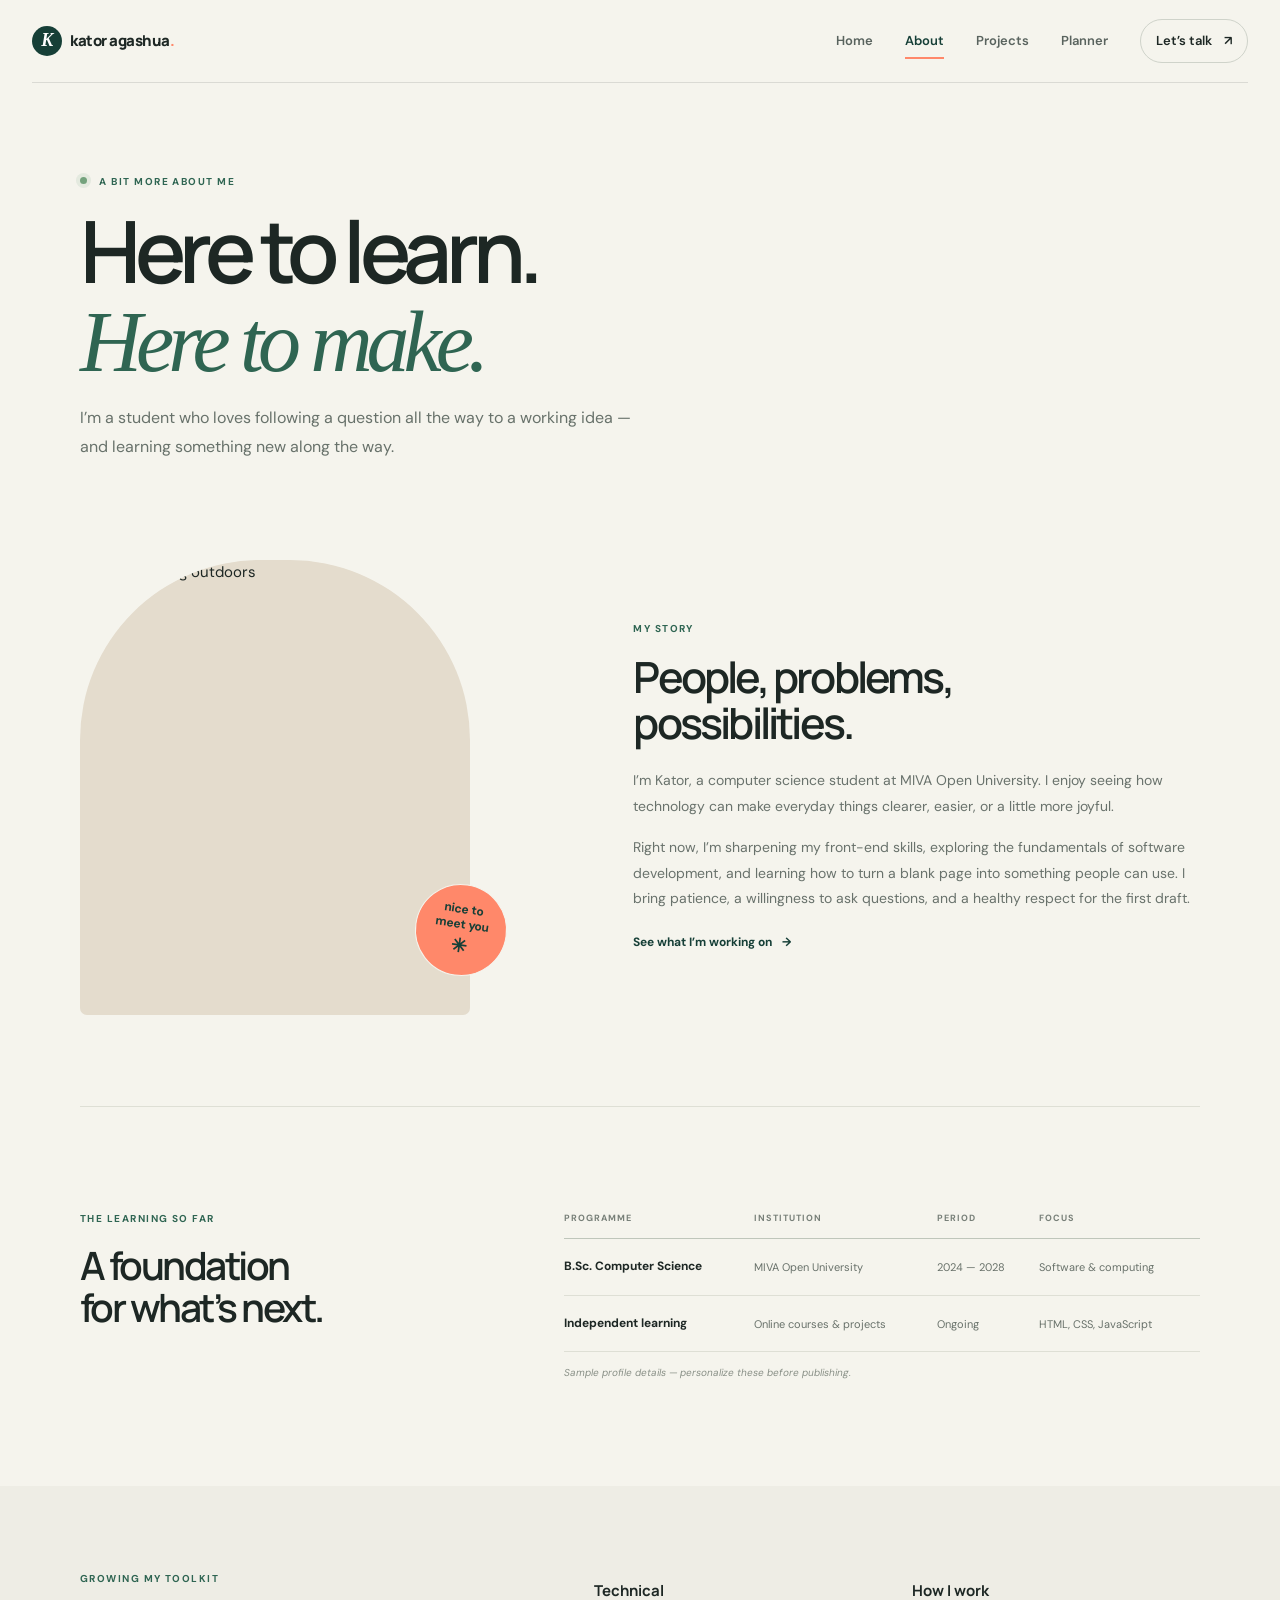
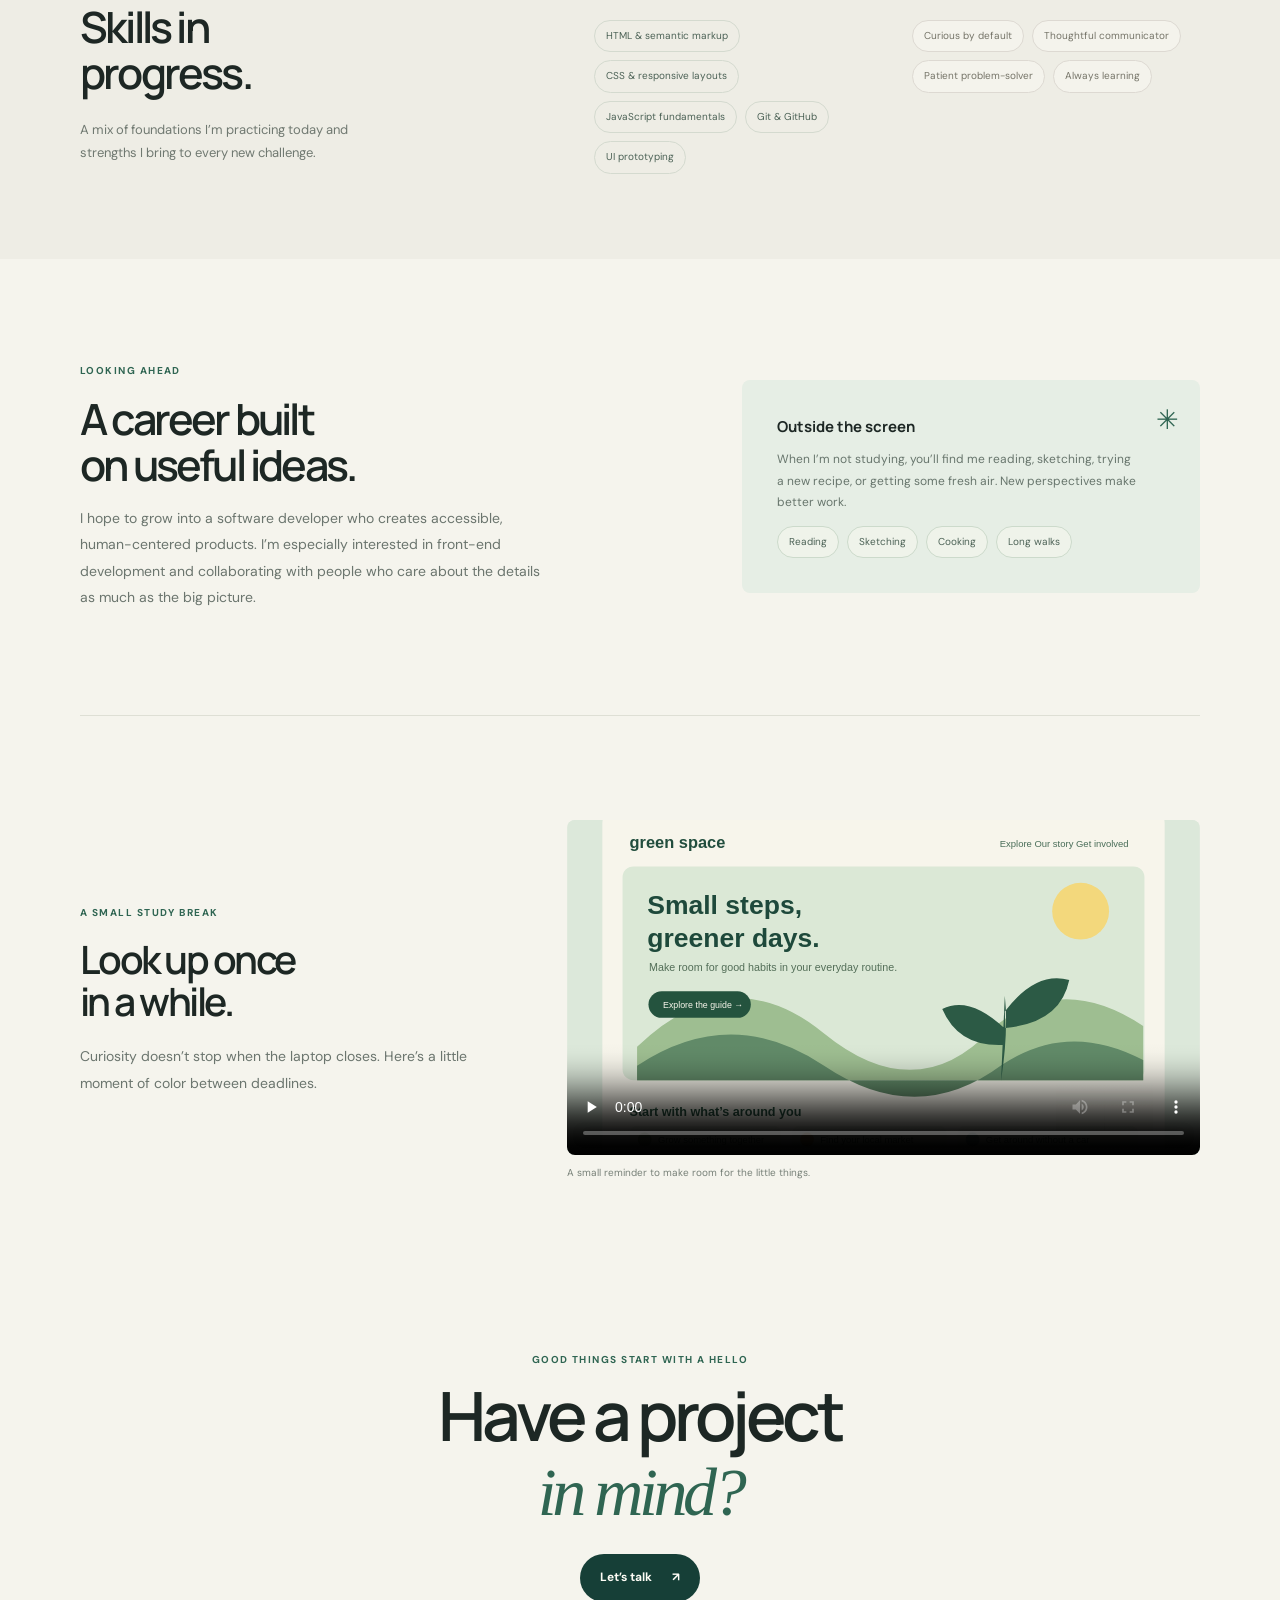
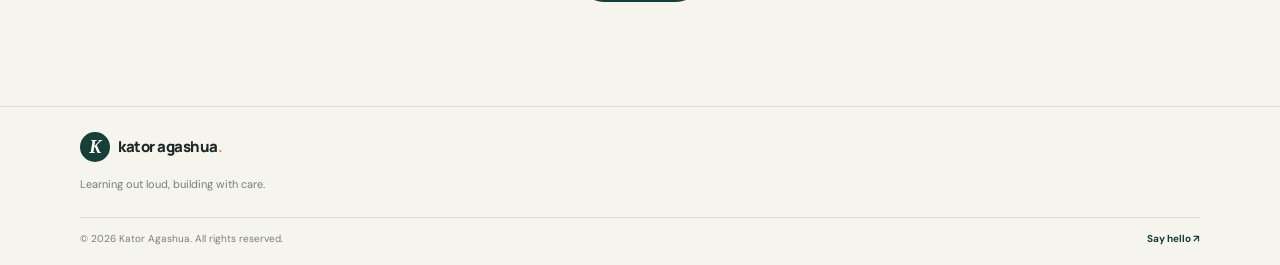
==== about.html @ d17120e2 "Student-portfolio: First commit" ====
<!doctype html>
<html lang="en">
  <head>
    <meta charset="utf-8">
    <meta name="viewport" content="width=device-width, initial-scale=1">
    <meta name="description" content="Get to know Kator Agashua: a computer science student, curious maker, and aspiring software developer.">
    <meta name="theme-color" content="#f5f4ed">
    <title>About — Kator Agashua</title>
    <link rel="preconnect" href="https://fonts.googleapis.com"><link rel="preconnect" href="https://fonts.gstatic.com" crossorigin>
    <link href="https://fonts.googleapis.com/css2?family=DM+Sans:wght@400;500;600;700&family=Manrope:wght@400;500;600;700;800&display=swap" rel="stylesheet"><link rel="stylesheet" href="styles.css"><script src="script.js" defer></script>
  </head>
  <body>
    <a class="skip-link" href="#main">Skip to content</a>
    <header class="site-header"><a class="wordmark" href="index.html" aria-label="Kator Agashua home"><span class="wordmark-mark">K</span> kator agashua<span class="wordmark-period">.</span></a><button class="menu-toggle" type="button" aria-expanded="false" aria-controls="primary-nav" aria-label="Open navigation menu"><span></span><span></span></button><nav class="site-nav" id="primary-nav" aria-label="Main navigation"><a class="nav-link" href="index.html">Home</a><a class="nav-link" href="about.html">About</a><a class="nav-link" href="projects.html">Projects</a><a class="nav-link" href="planner.html">Planner</a><a class="nav-link nav-contact" href="contact.html">Let’s talk <span aria-hidden="true">↗</span></a></nav></header>
    <main id="main" class="page-main">
      <section class="page-hero section-wrap"><p class="eyebrow"><span class="status-dot"></span> A bit more about me</p><h1>Here to learn.<br><span class="highlight">Here to make.</span></h1><p class="page-intro">I’m a student who loves following a question all the way to a working idea — and learning something new along the way.</p></section>
      <section class="about-story section-wrap">
        <div class="about-photo-wrap"><img class="about-photo" src="https://images.unsplash.com/photo-1534528741775-53994a69daeb?auto=format&amp;fit=crop&amp;w=820&amp;q=85" data-fallback="assets/student-portrait.svg" alt="Kator smiling outdoors" loading="lazy"><span class="photo-stamp">nice to<br>meet you <b>✳</b></span></div>
        <div class="about-copy"><p class="eyebrow">My story</p><h2>People, problems,<br>possibilities.</h2><p>I’m Kator, a computer science student at MIVA Open University. I enjoy seeing how technology can make everyday things clearer, easier, or a little more joyful.</p><p>Right now, I’m sharpening my front-end skills, exploring the fundamentals of software development, and learning how to turn a blank page into something people can use. I bring patience, a willingness to ask questions, and a healthy respect for the first draft.</p><a class="text-link" href="projects.html">See what I’m working on <span aria-hidden="true">→</span></a></div>
      </section>
      <section class="education-section section-wrap section-space">
        <div class="section-heading"><p class="eyebrow">The learning so far</p><h2>A foundation<br>for what’s next.</h2></div>
        <div class="table-wrap"><table class="data-table"><caption>Education and learning milestones</caption><thead><tr><th scope="col">Programme</th><th scope="col">Institution</th><th scope="col">Period</th><th scope="col">Focus</th></tr></thead><tbody><tr><td><strong>B.Sc. Computer Science</strong></td><td>MIVA Open University</td><td>2024 — 2028</td><td>Software &amp; computing</td></tr><tr><td><strong>Independent learning</strong></td><td>Online courses &amp; projects</td><td>Ongoing</td><td>HTML, CSS, JavaScript</td></tr></tbody></table><p class="sample-note">Sample profile details — personalize these before publishing.</p></div>
      </section>
      <section class="skills-section"><div class="section-wrap skills-layout"><div><p class="eyebrow">Growing my toolkit</p><h2>Skills in<br>progress.</h2><p class="skills-intro">A mix of foundations I’m practicing today and strengths I bring to every new challenge.</p></div><div class="skills-lists"><div class="skill-group"><h3>Technical</h3><ul class="pill-list"><li>HTML &amp; semantic markup</li><li>CSS &amp; responsive layouts</li><li>JavaScript fundamentals</li><li>Git &amp; GitHub</li><li>UI prototyping</li></ul></div><div class="skill-group"><h3>How I work</h3><ul class="pill-list pill-list-soft"><li>Curious by default</li><li>Thoughtful communicator</li><li>Patient problem-solver</li><li>Always learning</li></ul></div></div></div></section>
      <section class="aspirations section-wrap section-space"><div class="aspirations-copy"><p class="eyebrow">Looking ahead</p><h2>A career built<br>on useful ideas.</h2><p>I hope to grow into a software developer who creates accessible, human-centered products. I’m especially interested in front-end development and collaborating with people who care about the details as much as the big picture.</p></div><div class="interests-card"><span class="interests-star" aria-hidden="true">✳</span><h3>Outside the screen</h3><p>When I’m not studying, you’ll find me reading, sketching, trying a new recipe, or getting some fresh air. New perspectives make better work.</p><ul class="interest-tags"><li>Reading</li><li>Sketching</li><li>Cooking</li><li>Long walks</li></ul></div></section>
      <section class="media-section section-wrap section-space"><div class="media-copy"><p class="eyebrow">A small study break</p><h2>Look up once<br>in a while.</h2><p>Curiosity doesn’t stop when the laptop closes. Here’s a little moment of color between deadlines.</p></div><figure class="video-card"><video controls preload="none" poster="assets/green-space.svg" aria-label="Short video of a flower opening"><source src="https://interactive-examples.mdn.mozilla.net/media/cc0-videos/flower.mp4" type="video/mp4">Your browser does not support embedded video.</video><figcaption>A small reminder to make room for the little things.</figcaption></figure></section>
      <section class="closing-cta section-wrap"><p class="eyebrow">Good things start with a hello</p><h2>Have a project<br><span class="highlight">in mind?</span></h2><a class="button button-dark" href="contact.html">Let’s talk <span aria-hidden="true">↗</span></a></section>
    </main>
    <footer class="site-footer"><a class="wordmark" href="index.html"><span class="wordmark-mark">K</span> kator agashua<span class="wordmark-period">.</span></a><p>Learning out loud, building with care.</p><div class="footer-bottom"><span>© <span data-current-year>2025</span> Kator Agashua. All rights reserved.</span><a href="contact.html">Say hello <span aria-hidden="true">↗</span></a></div></footer>
  </body>
</html>
---- styles.css ----
:root {
  color-scheme: light;
  --paper: #f5f4ed;
  --paper-dark: #eeede4;
  --ink: #1d2724;
  --muted: #727b74;
  --green: #163f37;
  --green-mid: #2f6552;
  --mint: #dce7dc;
  --coral: #ff886a;
  --line: #dedfd5;
  --serif: Georgia, "Times New Roman", serif;
  --sans: "DM Sans", "Segoe UI", sans-serif;
  --display: "Manrope", "DM Sans", sans-serif;
}

* { box-sizing: border-box; }
html { scroll-behavior: smooth; }
body { margin: 0; background: var(--paper); color: var(--ink); font-family: var(--sans); font-size: 15px; line-height: 1.65; -webkit-font-smoothing: antialiased; }
img, video { display: block; max-width: 100%; }
a { color: inherit; text-decoration: none; }
button, input, textarea { font: inherit; }
button, a { -webkit-tap-highlight-color: transparent; }
::selection { color: var(--ink); background: #c9dbc9; }
:focus-visible { outline: 3px solid #d45d40; outline-offset: 4px; }
.skip-link { position: absolute; z-index: 20; top: 10px; left: 10px; transform: translateY(-160%); border-radius: 6px; background: white; padding: 10px 16px; }
.skip-link:focus { transform: translateY(0); }
.sr-only { position: absolute; width: 1px; height: 1px; padding: 0; margin: -1px; overflow: hidden; clip: rect(0,0,0,0); white-space: nowrap; border: 0; }
.section-wrap { width: min(1120px, calc(100% - 64px)); margin-inline: auto; }
.section-space { padding-block: 104px; }
.site-header { position: relative; z-index: 5; display: flex; align-items: center; justify-content: space-between; width: min(1240px, calc(100% - 64px)); min-height: 83px; margin-inline: auto; border-bottom: 1px solid rgba(29,39,36,.12); }
.wordmark { display: inline-flex; align-items: center; gap: 8px; font-family: var(--display); font-size: 15px; font-weight: 800; letter-spacing: -.5px; }
.wordmark-mark { display: grid; width: 30px; height: 30px; place-items: center; border-radius: 50%; background: var(--green); color: white; font-family: var(--serif); font-size: 18px; font-style: italic; }
.wordmark-period { margin-left: -8px; color: var(--coral); }
.site-nav { display: flex; align-items: center; gap: 32px; }
.nav-link { position: relative; color: #59635e; font-size: 13px; font-weight: 600; transition: color .2s ease; }
.nav-link:hover, .nav-link[aria-current="page"] { color: var(--green); }
.nav-link[aria-current="page"]::after { position: absolute; right: 0; bottom: -7px; left: 0; height: 2px; background: var(--coral); content: ""; }
.nav-contact { display: inline-flex; align-items: center; gap: 12px; border: 1px solid #cfd3ca; border-radius: 30px; padding: 10px 15px; color: var(--ink); }
.nav-contact::after { display: none; }
.nav-contact:hover { border-color: var(--green); background: var(--green); color: white; }
.menu-toggle { display: none; }
.hero { display: grid; grid-template-columns: 1.07fr .93fr; align-items: center; gap: 40px; padding-block: 64px 90px; }
.hero-copy { position: relative; z-index: 1; padding-block: 24px; }
.eyebrow { margin: 0 0 18px; color: var(--green-mid); font-size: 10px; font-weight: 700; letter-spacing: 1.45px; line-height: 1.5; text-transform: uppercase; }
.status-dot { display: inline-block; width: 7px; height: 7px; margin: 0 9px 1px 0; border-radius: 50%; background: #74a27d; box-shadow: 0 0 0 4px #74a27d20; }
h1, h2, h3, p { margin-top: 0; }
h1, h2, h3 { font-family: var(--display); }
h1 { margin-bottom: 23px; font-size: clamp(52px, 7vw, 88px); font-weight: 600; letter-spacing: -.075em; line-height: 1.02; }
h1 .highlight { color: var(--green-mid); font-family: var(--serif); font-weight: 400; font-style: italic; letter-spacing: -.07em; }
.hero-lede { max-width: 475px; margin-bottom: 29px; color: #656f68; font-size: 17px; line-height: 1.8; }
.hero-actions, .project-links { display: flex; align-items: center; gap: 24px; }
.button { display: inline-flex; align-items: center; justify-content: center; gap: 20px; min-height: 48px; border: 0; border-radius: 28px; padding: 13px 20px; font-size: 12px; font-weight: 700; transition: transform .2s ease, background .2s ease; }
.button:hover { transform: translateY(-2px); }
.button-dark { background: var(--green); color: #fffdf6; }
.button-dark:hover { background: #245649; }
.button-light { background: #f4f3e9; color: var(--green); }
.button-light:hover { background: white; }
.text-link { display: inline-flex; align-items: center; gap: 10px; color: var(--green); font-size: 12px; font-weight: 700; }
.text-link span, .nav-contact span, .project-secondary-link span { transition: transform .2s ease; }
.text-link:hover span, .nav-contact:hover span, .project-secondary-link:hover span { transform: translate(3px, -2px); }
.hero-note { display: flex; align-items: center; gap: 12px; margin-top: 53px; color: #788078; font-size: 11px; }
.note-line { width: 31px; height: 1px; background: var(--coral); }
.hero-visual { position: relative; justify-self: end; width: min(100%, 470px); padding: 20px 30px 21px 0; }
.portrait-frame { position: relative; width: 100%; height: 485px; overflow: hidden; border-radius: 47% 47% 11px 11px; background: #e4dccd; }
.portrait-image { width: 100%; height: 100%; object-fit: cover; object-position: center 36%; }
.portrait-caption { position: absolute; right: 16px; bottom: 17px; left: 16px; display: flex; align-items: center; gap: 11px; border: 1px solid #ffffff70; border-radius: 8px; background: #fbfaf1ed; padding: 12px 14px; color: #66716a; font-size: 10px; line-height: 1.55; }
.portrait-caption strong { color: var(--ink); font-size: 12px; }
.caption-icon { display: grid; width: 31px; height: 31px; place-items: center; border-radius: 50%; background: #e1ebe0; color: var(--green); font-size: 19px; }
.hero-sticker { position: absolute; top: 77px; right: -17px; display: flex; width: 103px; height: 103px; flex-direction: column; align-items: center; justify-content: center; transform: rotate(9deg); border-radius: 50%; background: var(--coral); color: #263a33; font-size: 11px; font-weight: 700; line-height: 1.3; text-align: center; }
.sticker-arrow { margin-top: 4px; font-size: 19px; }
.hero-sparkle { position: absolute; color: var(--green-mid); }
.sparkle-one { top: 73px; left: -39px; font-size: 23px; }
.sparkle-two { bottom: 68px; left: -20px; color: #df896c; font-size: 22px; }
.intro-strip { display: flex; justify-content: center; gap: clamp(28px, 8vw, 125px); border-block: 1px solid var(--line); padding: 20px 22px; }
.intro-strip p { margin: 0; color: #606a63; font-family: var(--display); font-size: 11px; font-weight: 700; }
.intro-strip span { margin-right: 9px; color: var(--green-mid); font-family: var(--serif); font-size: 13px; font-style: italic; }
.home-about { display: grid; grid-template-columns: 1fr .95fr; align-items: end; gap: 80px; padding-block: 103px; }
.section-heading h2, .home-about h2, .planner-callout h2, .closing-cta h2, .about-copy h2, .skills-layout h2, .aspirations h2, .media-copy h2 { margin-bottom: 0; font-size: clamp(38px, 4vw, 52px); font-weight: 600; letter-spacing: -.065em; line-height: 1.08; }
.home-about-copy p { margin-bottom: 23px; color: #69726c; font-size: 16px; line-height: 1.8; }
.featured-section { background: #efeee6; padding-block: 97px 100px; }
.heading-row { display: flex; align-items: end; justify-content: space-between; margin-bottom: 39px; }
.heading-row .section-heading, .heading-row h2 { margin: 0; }
.project-grid { display: grid; grid-template-columns: 1.16fr .84fr; gap: 25px; }
.project-card { display: block; min-width: 0; }
.project-card > img { width: 100%; aspect-ratio: 1.42; border-radius: 8px; background: #e1e9de; object-fit: cover; transition: transform .45s cubic-bezier(.2,.8,.2,1); }
.project-card:hover > img { transform: translateY(-5px); }
.project-card:not(.project-card-large) > img { aspect-ratio: 1.42; }
.project-meta { display: flex; align-items: center; justify-content: space-between; margin-top: 21px; }
.project-category { color: #748077; font-size: 9px; font-weight: 700; letter-spacing: 1.15px; }
.project-meta h3 { margin: 5px 0 0; font-size: 22px; letter-spacing: -.7px; }
.round-arrow { display: grid; width: 38px; height: 38px; place-items: center; border: 1px solid #cad2c8; border-radius: 50%; color: var(--green); font-size: 16px; transition: background .2s ease, color .2s ease; }
.project-card:hover .round-arrow { background: var(--green); color: white; }
.project-card > p { max-width: 445px; margin: 11px 0 0; color: var(--muted); font-size: 13px; }
.mobile-link { display: none; }
.planner-callout { display: grid; grid-template-columns: 1fr .85fr; align-items: center; gap: 80px; margin-block: 101px; border-radius: 9px; background: var(--green); padding: 59px 72px; color: white; }
.planner-callout .eyebrow { color: #b6d0be; }
.planner-callout h2 { margin-bottom: 18px; font-size: 46px; }
.planner-callout > div:first-child > p:not(.eyebrow) { max-width: 370px; margin-bottom: 23px; color: #c8d6cc; font-size: 14px; }
.planner-preview { width: 100%; border: 1px solid #ffffff32; border-radius: 8px; background: #ffffff0d; padding: 19px; }
.preview-top { display: flex; justify-content: space-between; margin-bottom: 14px; color: #f5f4ea; font-size: 13px; font-weight: 700; }
.preview-dots { color: #9ab6a7; letter-spacing: 2px; }
.preview-task { display: grid; grid-template-columns: 20px 1fr auto; align-items: center; gap: 10px; border-top: 1px solid #ffffff20; padding-block: 13px; color: #e5eee7; font-size: 11px; }
.preview-task small { color: #a9beb1; font-size: 8px; letter-spacing: 1px; }
.preview-check { display: grid; width: 17px; height: 17px; place-items: center; border: 1px solid #8eac98; border-radius: 50%; font-size: 11px; }
.preview-check.checked { border-color: #9fc79e; background: #9fc79e; color: var(--green); }
.preview-progress { height: 4px; margin-top: 7px; overflow: hidden; border-radius: 5px; background: #ffffff24; }
.preview-progress span { display: block; width: 34%; height: 100%; background: #fa9477; }
.preview-caption { display: block; margin-top: 9px; color: #b6c8bc; font-size: 9px; }
.closing-cta { padding-block: 67px 104px; text-align: center; }
.closing-cta .eyebrow { margin-bottom: 12px; }
.closing-cta h2 { margin-bottom: 25px; font-size: clamp(46px, 6vw, 68px); }
.closing-cta h2 .highlight { color: var(--green-mid); font-family: var(--serif); font-weight: 400; font-style: italic; }
.site-footer { border-top: 1px solid var(--line); padding: 25px max(32px, calc((100% - 1120px)/2)) 17px; }
.site-footer > p { margin: 13px 0 24px; color: #758078; font-size: 11px; }
.footer-bottom { display: flex; justify-content: space-between; gap: 20px; border-top: 1px solid var(--line); padding-top: 13px; color: #788079; font-size: 10px; }
.footer-bottom a { color: var(--green); font-weight: 700; }
.page-main { overflow: hidden; }
.page-hero { padding-block: 91px 73px; }
.page-hero h1 { margin-bottom: 18px; font-size: clamp(58px, 7vw, 86px); }
.page-intro { max-width: 560px; margin: 0; color: #68726b; font-size: 16px; line-height: 1.8; }
.about-story { display: grid; grid-template-columns: .8fr 1fr; align-items: center; gap: 100px; padding-block: 25px 91px; }
.about-photo-wrap { position: relative; width: 100%; max-width: 390px; height: 455px; }
.about-photo { width: 100%; height: 100%; border-radius: 180px 180px 7px 7px; background: #e4dccd; object-fit: cover; object-position: center 36%; }
.photo-stamp { position: absolute; right: -37px; bottom: 39px; display: grid; width: 92px; height: 92px; place-content: center; transform: rotate(8deg); border: 1px solid #f5f4ed; border-radius: 50%; background: var(--coral); color: var(--green); font-size: 12px; font-weight: 700; line-height: 1.25; text-align: center; }
.photo-stamp b { margin-top: 2px; font-size: 19px; }
.about-copy h2, .skills-layout h2, .aspirations h2, .media-copy h2 { margin-bottom: 21px; font-size: 43px; }
.about-copy > p:not(.eyebrow) { margin-bottom: 15px; color: #69726c; font-size: 14px; line-height: 1.85; }
.about-copy .text-link { margin-top: 6px; }
.education-section { display: grid; grid-template-columns: .65fr 1fr; gap: 70px; border-top: 1px solid var(--line); }
.education-section .section-heading h2, .schedule-section .section-heading h2 { font-size: 39px; }
.table-wrap { min-width: 0; overflow-x: auto; }
.data-table { width: 100%; border-collapse: collapse; text-align: left; }
.data-table caption { position: absolute; width: 1px; height: 1px; overflow: hidden; clip: rect(0,0,0,0); white-space: nowrap; }
.data-table th { color: #777f78; font-size: 9px; font-weight: 700; letter-spacing: 1px; text-transform: uppercase; }
.data-table td, .data-table tbody th { border-bottom: 1px solid var(--line); padding: 18px 13px 18px 0; color: #68716a; font-size: 11px; font-weight: 400; text-transform: none; }
.data-table thead th { border-bottom: 1px solid #bfc6bb; padding: 0 13px 12px 0; }
.data-table td strong { color: var(--ink); font-size: 12px; font-weight: 700; }
.sample-note { margin: 13px 0 0; color: #899087; font-size: 10px; font-style: italic; }
.skills-section { background: #eeede5; padding-block: 85px; }
.skills-layout { display: grid; grid-template-columns: .7fr 1fr; gap: 90px; }
.skills-intro { max-width: 290px; margin: 17px 0 0; color: #707971; font-size: 13px; line-height: 1.8; }
.skills-lists { display: grid; grid-template-columns: 1fr 1fr; gap: 30px; padding-top: 8px; }
.skill-group h3, .interests-card h3 { margin-bottom: 16px; font-size: 15px; }
.pill-list, .interest-tags { display: flex; flex-wrap: wrap; gap: 8px; margin: 0; padding: 0; list-style: none; }
.pill-list li, .interest-tags li { border: 1px solid #d4dacf; border-radius: 22px; padding: 7px 11px; color: #4c6256; font-size: 10px; }
.pill-list-soft li { border-color: #ddd9d2; background: #f4f3ec; color: #757468; }
.aspirations { display: grid; grid-template-columns: 1fr .8fr; align-items: center; gap: 90px; }
.aspirations-copy > p:not(.eyebrow), .media-copy > p:not(.eyebrow) { max-width: 460px; margin-bottom: 0; color: #6b756e; font-size: 14px; line-height: 1.9; }
.aspirations-copy h2 { margin-bottom: 16px; }
.interests-card { position: relative; overflow: hidden; border-radius: 8px; background: #e6eee5; padding: 35px; }
.interests-star { position: absolute; top: 18px; right: 21px; color: var(--green-mid); font-size: 27px; }
.interests-card h3 { margin-bottom: 9px; }
.interests-card > p { max-width: 360px; color: #68766d; font-size: 12px; line-height: 1.8; }
.interest-tags li { border-color: #ccdacb; background: #eff3ea; }
.media-section { display: grid; grid-template-columns: .65fr 1fr; align-items: center; gap: 75px; border-top: 1px solid var(--line); }
.media-copy h2 { font-size: 39px; }
.video-card { margin: 0; }
.video-card video { width: 100%; max-height: 335px; border-radius: 8px; background: #e3eadf; object-fit: cover; }
.video-card figcaption { margin-top: 10px; color: #778078; font-size: 10px; }
.projects-list { padding-bottom: 30px; }
.project-detail { display: grid; grid-template-columns: 1fr .82fr; align-items: center; gap: 79px; padding-block: 22px 82px; scroll-margin-top: 30px; }
.project-detail-reverse .detail-image { order: 2; }
.project-detail-reverse .detail-copy { order: 1; }
.detail-image { position: relative; display: grid; min-height: 325px; place-items: center; overflow: hidden; border-radius: 8px; padding: 24px; }
.image-cream { background: #e6eee6; }
.image-green { background: #dce8da; }
.image-lilac { background: #ece7f1; }
.detail-image img { width: 100%; border-radius: 5px; box-shadow: 0 13px 36px #33463b1c; }
.detail-number { position: absolute; top: 15px; left: 17px; color: #55685a; font-family: var(--serif); font-size: 12px; font-style: italic; }
.detail-copy .eyebrow { margin-bottom: 12px; font-size: 9px; }
.detail-copy h2 { margin-bottom: 12px; font-size: 37px; font-weight: 600; letter-spacing: -1.6px; }
.detail-copy > p:not(.eyebrow) { margin-bottom: 15px; color: #6b756d; font-size: 13px; line-height: 1.8; }
.project-highlights { display: grid; gap: 7px; margin: 0 0 20px; padding: 0; list-style: none; }
.project-highlights li { display: flex; align-items: start; gap: 8px; color: #55635b; font-size: 11px; }
.project-highlights li::before { margin-top: -1px; color: #608265; content: "✳"; font-size: 10px; }
.project-links { flex-wrap: wrap; gap: 13px 20px; }
.project-links .text-link, .project-secondary-link { font-size: 10px; }
.project-secondary-link { display: inline-flex; align-items: center; gap: 6px; color: #788078; font-weight: 600; }
.project-note { display: flex; align-items: center; gap: 13px; margin-block: 13px 20px; border-block: 1px solid var(--line); padding-block: 19px; }
.project-note > span { color: var(--green-mid); font-size: 22px; }
.project-note p { margin: 0; color: #758077; font-size: 11px; }
.planner-page-hero { padding-bottom: 48px; }
.planner-layout { display: grid; grid-template-columns: 1fr 300px; align-items: start; gap: 35px; padding-bottom: 74px; }
.task-panel { min-height: 370px; border: 1px solid #e1e2d9; border-radius: 9px; background: #fbfaf5; padding: 28px; }
.task-panel-heading { display: flex; align-items: center; justify-content: space-between; margin-bottom: 18px; }
.task-panel-heading .eyebrow { margin-bottom: 5px; font-size: 9px; }
.task-panel-heading h2, .week-panel h2 { margin-bottom: 0; font-size: 26px; letter-spacing: -.9px; }
.task-count { border-radius: 18px; background: #e9eee5; padding: 6px 11px; color: #4d6856; font-size: 10px; font-weight: 700; }
.task-form { display: grid; grid-template-columns: 1fr 155px auto; gap: 9px; }
.task-form input, .form-field input, .form-field textarea { width: 100%; border: 1px solid #dedfd6; border-radius: 5px; background: #fffefa; color: var(--ink); outline: none; transition: border-color .2s ease, box-shadow .2s ease; }
.task-form input { min-width: 0; height: 45px; padding: 0 12px; font-size: 11px; }
.task-form input:focus, .form-field input:focus, .form-field textarea:focus { border-color: #62856d; box-shadow: 0 0 0 3px #73927920; }
.task-form input::placeholder, .form-field input::placeholder, .form-field textarea::placeholder { color: #9a9e95; }
.task-form input[type="date"] { color: #767d76; font-size: 10px; }
.add-task-button { min-height: 45px; gap: 10px; border-radius: 5px; padding: 9px 13px; font-size: 10px; white-space: nowrap; }
.add-task-button span { font-size: 16px; }
.task-filters { display: flex; gap: 17px; margin-top: 24px; border-bottom: 1px solid #e5e5dd; }
.filter-button { position: relative; display: inline-flex; align-items: center; gap: 6px; border: 0; background: transparent; padding: 0 0 11px; color: #838980; cursor: pointer; font-size: 10px; font-weight: 600; }
.filter-button span { color: #969d94; font-size: 9px; }
.filter-button.is-active { color: var(--green); }
.filter-button.is-active::after { position: absolute; right: 0; bottom: -1px; left: 0; height: 2px; background: var(--green-mid); content: ""; }
.task-list { min-height: 92px; margin: 0; padding: 0; list-style: none; }
.task-item { display: grid; grid-template-columns: 1fr auto 29px; align-items: center; gap: 12px; min-height: 54px; border-bottom: 1px solid #eeeee7; }
.task-label { display: grid; grid-template-columns: 0 19px 1fr; align-items: center; gap: 11px; min-width: 0; cursor: pointer; }
.task-label input { position: absolute; width: 1px; height: 1px; opacity: 0; }
.task-check-visual { display: grid; width: 18px; height: 18px; place-items: center; border: 1px solid #c9d1c8; border-radius: 50%; color: white; font-size: 11px; }
.task-label input:checked + .task-check-visual { border-color: #587d62; background: #587d62; }
.task-label input:checked + .task-check-visual::before { content: "✓"; }
.task-label input:focus-visible + .task-check-visual { outline: 3px solid #d45d40; outline-offset: 3px; }
.task-title { overflow-wrap: anywhere; color: #424d46; font-size: 11px; }
.is-complete .task-title { color: #9aa198; text-decoration: line-through; }
.task-details { color: #858e85; font-size: 9px; }
.task-delete { width: 28px; height: 28px; border: 0; border-radius: 50%; background: transparent; color: #8b938b; cursor: pointer; font-size: 20px; line-height: 1; }
.task-delete:hover { background: #f3e7e1; color: #a34a34; }
.task-empty { padding: 25px 10px 13px; text-align: center; }
.task-empty > span { color: #719174; font-size: 20px; }
.task-empty h3 { margin: 5px 0; font-size: 15px; }
.task-empty p { margin: 0; color: #828a81; font-size: 11px; }
.task-empty[hidden] { display: none; }
.planner-footnote { margin: 12px 0 0; color: #979d94; font-size: 9px; }
.storage-notice { margin: 10px 0; color: #9b543d; font-size: 11px; }
.week-panel { position: relative; min-height: 371px; overflow: hidden; border-radius: 8px; background: #e5ede3; padding: 25px; }
.week-panel .eyebrow { font-size: 9px; }
.week-panel h2 { margin-bottom: 10px; font-size: 27px; }
.week-panel > p:not(.eyebrow) { position: relative; z-index: 1; max-width: 225px; margin-bottom: 0; color: #69776b; font-size: 11px; line-height: 1.8; }
.week-panel .text-link { position: absolute; bottom: 21px; left: 22px; font-size: 9px; }
.week-illustration { position: relative; height: 100px; margin-top: 10px; }
.sun-shape { position: absolute; top: 0; right: 14px; color: #e5a078; font-size: 37px; }
.plant-stem { position: absolute; right: 94px; bottom: 17px; width: 3px; height: 79px; transform: rotate(7deg); border-radius: 4px; background: #587b58; }
.plant-leaf { position: absolute; right: 92px; bottom: 68px; width: 26px; height: 14px; border-radius: 100% 0 100% 0; background: #7d9d76; }
.leaf-left { right: 112px; bottom: 57px; transform: rotate(192deg); }
.leaf-right { right: 81px; bottom: 42px; transform: rotate(12deg); }
.plant-pot { position: absolute; right: 76px; bottom: 4px; width: 47px; height: 32px; clip-path: polygon(0 0,100% 0,85% 100%,15% 100%); background: #d48667; }
.schedule-section { display: grid; grid-template-columns: .65fr 1fr; gap: 70px; border-top: 1px solid var(--line); }
.schedule-dot { display: inline-block; width: 7px; height: 7px; margin-right: 5px; border-radius: 50%; background: #799eb1; }
.dot-green { background: #719174; }
.dot-orange { background: #d38e67; }
.contact-layout { display: grid; grid-template-columns: .78fr 1fr; gap: 100px; padding-block: 20px 70px; }
.contact-aside { position: relative; overflow: hidden; border-radius: 8px; background: #e5ede3; padding: 40px 37px; }
.contact-aside-mark { position: absolute; top: 15px; right: 20px; color: #769478; font-size: 33px; }
.contact-aside h2 { margin-bottom: 17px; font-size: 37px; letter-spacing: -1.5px; line-height: 1.1; }
.contact-aside > p:not(.eyebrow):not(.sample-note) { max-width: 340px; margin-bottom: 26px; color: #68766d; font-size: 12px; line-height: 1.8; }
.contact-email { display: inline-block; border-bottom: 1px solid #99ae9b; padding-bottom: 3px; color: var(--green); font-size: 12px; font-weight: 700; }
.contact-email span { margin-left: 6px; }
.contact-form { display: grid; align-content: start; gap: 19px; padding-top: 12px; }
.form-row { display: grid; grid-template-columns: 1fr 1fr; gap: 16px; }
.form-field { display: grid; align-content: start; gap: 7px; }
.form-field label { color: #47544c; font-size: 11px; font-weight: 700; }
.form-field label span { color: #d16c50; }
.form-field input { height: 45px; padding: 0 12px; font-size: 11px; }
.form-field textarea { min-height: 130px; resize: vertical; padding: 12px; font-size: 11px; line-height: 1.7; }
.form-field input[aria-invalid="true"], .form-field textarea[aria-invalid="true"] { border-color: #bd644c; }
.field-hint, .field-error { color: #838a81; font-size: 9px; }
.field-error { min-height: 0; color: #a44732; }
.field-error:empty { display: none; }
.form-submit { justify-self: start; min-width: 151px; cursor: pointer; }
.form-status { min-height: 18px; margin: -10px 0 0; color: #3c6747; font-size: 11px; line-height: 1.6; }
.contact-bottom { display: flex; align-items: center; justify-content: space-between; border-top: 1px solid var(--line); padding-block: 24px; }
.contact-bottom p { margin: 0; font-family: var(--display); font-size: 15px; font-weight: 700; }
.contact-bottom p span { margin-left: 4px; color: #dc8567; }
.contact-bottom > span { color: #7d847b; font-size: 10px; }

@media (min-width: 1400px) {
  .hero { padding-block: 82px 102px; }
  .portrait-frame { height: 525px; }
}

@media (max-width: 900px) {
  .section-wrap, .site-header { width: min(100% - 42px, 700px); }
  .site-nav { gap: 20px; }
  .hero { grid-template-columns: 1fr .83fr; gap: 15px; padding-block: 61px 70px; }
  h1 { font-size: clamp(53px, 8vw, 72px); }
  .portrait-frame { height: 400px; }
  .home-about { gap: 42px; }
  .planner-callout { gap: 35px; padding: 48px; }
  .about-story { gap: 58px; }
  .education-section, .schedule-section { gap: 38px; }
  .skills-layout { gap: 45px; }
  .aspirations { gap: 45px; }
  .project-detail { gap: 40px; }
  .detail-image { min-height: 270px; padding: 17px; }
  .planner-layout { grid-template-columns: 1fr 255px; gap: 20px; }
  .task-panel { padding: 22px; }
  .task-form { grid-template-columns: 1fr 130px auto; gap: 6px; }
  .contact-layout { gap: 50px; }
}

@media (max-width: 640px) {
  body { font-size: 14px; }
  .section-wrap, .site-header { width: calc(100% - 38px); }
  .site-header { min-height: 70px; }
  .menu-toggle { display: flex; width: 41px; height: 41px; flex-direction: column; align-items: center; justify-content: center; gap: 5px; border: 1px solid #d3d8ce; border-radius: 50%; background: transparent; }
  .menu-toggle span { display: block; width: 15px; height: 1.5px; border-radius: 2px; background: var(--green); transition: transform .2s ease; }
  .menu-toggle[aria-expanded="true"] span:first-child { transform: translateY(3.25px) rotate(45deg); }
  .menu-toggle[aria-expanded="true"] span:last-child { transform: translateY(-3.25px) rotate(-45deg); }
  .site-nav { position: absolute; top: 60px; right: 0; left: 0; display: none; align-items: stretch; gap: 0; border: 1px solid var(--line); border-radius: 8px; background: var(--paper); padding: 9px 15px; box-shadow: 0 14px 28px #25342c12; }
  .site-nav.is-open { display: flex; flex-direction: column; }
  .nav-link { border-bottom: 1px solid #e6e5dc; padding: 12px 4px; font-size: 13px; }
  .nav-link:last-child { border-bottom: 0; }
  .nav-link[aria-current="page"]::after { display: none; }
  .nav-contact { align-self: start; margin-top: 9px; border: 1px solid #cfd3ca; padding: 9px 13px; }
  .hero { grid-template-columns: 1fr; gap: 31px; padding-block: 48px 45px; }
  .hero-copy { padding: 0; }
  .eyebrow { margin-bottom: 14px; font-size: 9px; letter-spacing: 1.2px; }
  h1 { margin-bottom: 18px; font-size: clamp(51px, 12vw, 70px); }
  .hero-lede { max-width: 445px; margin-bottom: 23px; font-size: 15px; }
  .hero-actions { flex-wrap: wrap; gap: 16px; }
  .button { min-height: 45px; padding: 12px 16px; font-size: 11px; }
  .text-link { font-size: 11px; }
  .hero-note { margin-top: 28px; font-size: 9px; }
  .hero-visual { justify-self: center; width: min(100%, 365px); padding: 12px 17px 10px 0; }
  .portrait-frame { height: 385px; }
  .hero-sticker { top: 50px; right: 0; width: 83px; height: 83px; font-size: 9px; }
  .sticker-arrow { font-size: 15px; }
  .sparkle-one { top: 50px; left: -17px; font-size: 17px; }
  .sparkle-two { bottom: 50px; left: -12px; font-size: 17px; }
  .intro-strip { justify-content: space-between; gap: 8px; padding: 17px 18px; }
  .intro-strip p { font-size: 9px; }
  .intro-strip span { margin-right: 4px; font-size: 10px; }
  .section-space { padding-block: 68px; }
  .home-about { grid-template-columns: 1fr; gap: 17px; padding-block: 65px; }
  .section-heading h2, .home-about h2, .planner-callout h2, .closing-cta h2, .about-copy h2, .skills-layout h2, .aspirations h2, .media-copy h2 { font-size: 39px; }
  .home-about-copy p { margin-bottom: 16px; font-size: 14px; }
  .featured-section { padding-block: 66px; }
  .heading-row { align-items: end; margin-bottom: 25px; }
  .heading-row .eyebrow { margin-bottom: 10px; }
  .heading-row h2 { font-size: 37px; }
  .desktop-link { display: none; }
  .project-grid { grid-template-columns: 1fr; gap: 31px; }
  .project-card > img { aspect-ratio: 1.42; }
  .project-meta { margin-top: 15px; }
  .project-meta h3 { font-size: 19px; }
  .project-card > p { font-size: 12px; }
  .mobile-link { display: inline-flex; margin-top: 24px; }
  .planner-callout { grid-template-columns: 1fr; gap: 30px; margin-block: 57px; border-radius: 6px; padding: 31px 25px; }
  .planner-callout h2 { margin-bottom: 13px; font-size: 38px; }
  .planner-callout > div:first-child > p:not(.eyebrow) { font-size: 12px; }
  .planner-preview { padding: 15px; }
  .closing-cta { padding-block: 48px 70px; }
  .closing-cta .eyebrow { margin-bottom: 9px; }
  .closing-cta h2 { margin-bottom: 20px; font-size: 47px; }
  .site-footer { padding: 22px 19px 14px; }
  .footer-bottom { font-size: 9px; }
  .page-hero { padding-block: 57px 39px; }
  .page-hero h1 { margin-bottom: 14px; font-size: clamp(52px, 12vw, 68px); }
  .page-intro { font-size: 14px; line-height: 1.75; }
  .about-story { grid-template-columns: 1fr; gap: 39px; padding-block: 12px 59px; }
  .about-photo-wrap { justify-self: center; max-width: 320px; height: 362px; }
  .photo-stamp { right: -12px; bottom: 24px; width: 77px; height: 77px; font-size: 10px; }
  .about-copy h2, .skills-layout h2, .aspirations h2, .media-copy h2 { margin-bottom: 14px; font-size: 37px; }
  .about-copy > p:not(.eyebrow) { font-size: 13px; }
  .education-section, .schedule-section { grid-template-columns: 1fr; gap: 25px; padding-block: 58px; }
  .education-section .section-heading h2, .schedule-section .section-heading h2 { font-size: 35px; }
  .data-table { min-width: 560px; }
  .schedule-table { min-width: 440px; }
  .data-table td, .data-table tbody th { padding-block: 15px; }
  .skills-section { padding-block: 61px; }
  .skills-layout { grid-template-columns: 1fr; gap: 30px; }
  .skills-intro { max-width: 400px; margin-top: 12px; }
  .skills-lists { gap: 15px; }
  .pill-list { gap: 6px; }
  .pill-list li { padding: 6px 8px; font-size: 9px; }
  .skill-group h3 { margin-bottom: 11px; font-size: 13px; }
  .aspirations { grid-template-columns: 1fr; gap: 26px; }
  .aspirations-copy > p:not(.eyebrow), .media-copy > p:not(.eyebrow) { font-size: 13px; }
  .interests-card { padding: 27px 23px; }
  .media-section { grid-template-columns: 1fr; gap: 23px; }
  .video-card video { max-height: 250px; }
  .project-detail { grid-template-columns: 1fr; gap: 24px; padding-block: 12px 55px; }
  .project-detail-reverse .detail-image, .project-detail-reverse .detail-copy { order: initial; }
  .detail-image { min-height: 0; aspect-ratio: 1.25; padding: 17px; }
  .detail-copy h2 { font-size: 33px; }
  .detail-copy > p:not(.eyebrow) { font-size: 12px; }
  .project-note { align-items: flex-start; margin-block: 0 20px; padding-block: 15px; }
  .project-note p { font-size: 10px; }
  .planner-page-hero { padding-bottom: 31px; }
  .planner-layout { grid-template-columns: 1fr; gap: 16px; padding-bottom: 42px; }
  .task-panel { min-height: auto; padding: 18px 14px; }
  .task-panel-heading h2 { font-size: 23px; }
  .task-form { grid-template-columns: 1fr auto; gap: 8px; }
  .task-form input:first-of-type { grid-column: 1 / -1; }
  .task-form input[type="date"] { grid-column: 1; }
  .add-task-button { grid-column: 2; grid-row: 2; }
  .task-filters { margin-top: 20px; }
  .task-item { grid-template-columns: 1fr auto 28px; gap: 6px; }
  .task-title { font-size: 10px; }
  .week-panel { min-height: 290px; }
  .week-panel .text-link { bottom: 18px; }
  .week-illustration { height: 66px; }
  .plant-stem { right: 84px; height: 56px; }
  .sun-shape { top: 0; right: 7px; font-size: 31px; }
  .plant-leaf { right: 83px; bottom: 48px; }
  .leaf-left { right: 103px; bottom: 38px; }
  .leaf-right { right: 72px; bottom: 26px; }
  .plant-pot { right: 66px; width: 47px; height: 26px; }
  .contact-layout { grid-template-columns: 1fr; gap: 27px; padding-block: 12px 47px; }
  .contact-aside { padding: 29px 25px; }
  .contact-aside h2 { font-size: 33px; }
  .contact-form { gap: 15px; padding-top: 0; }
  .form-row { grid-template-columns: 1fr; gap: 15px; }
  .contact-bottom { align-items: start; gap: 6px; flex-direction: column; padding-block: 18px; }
}

@media (prefers-reduced-motion: reduce) {
  *, *::before, *::after { scroll-behavior: auto !important; animation-duration: .01ms !important; animation-iteration-count: 1 !important; transition-duration: .01ms !important; }
}
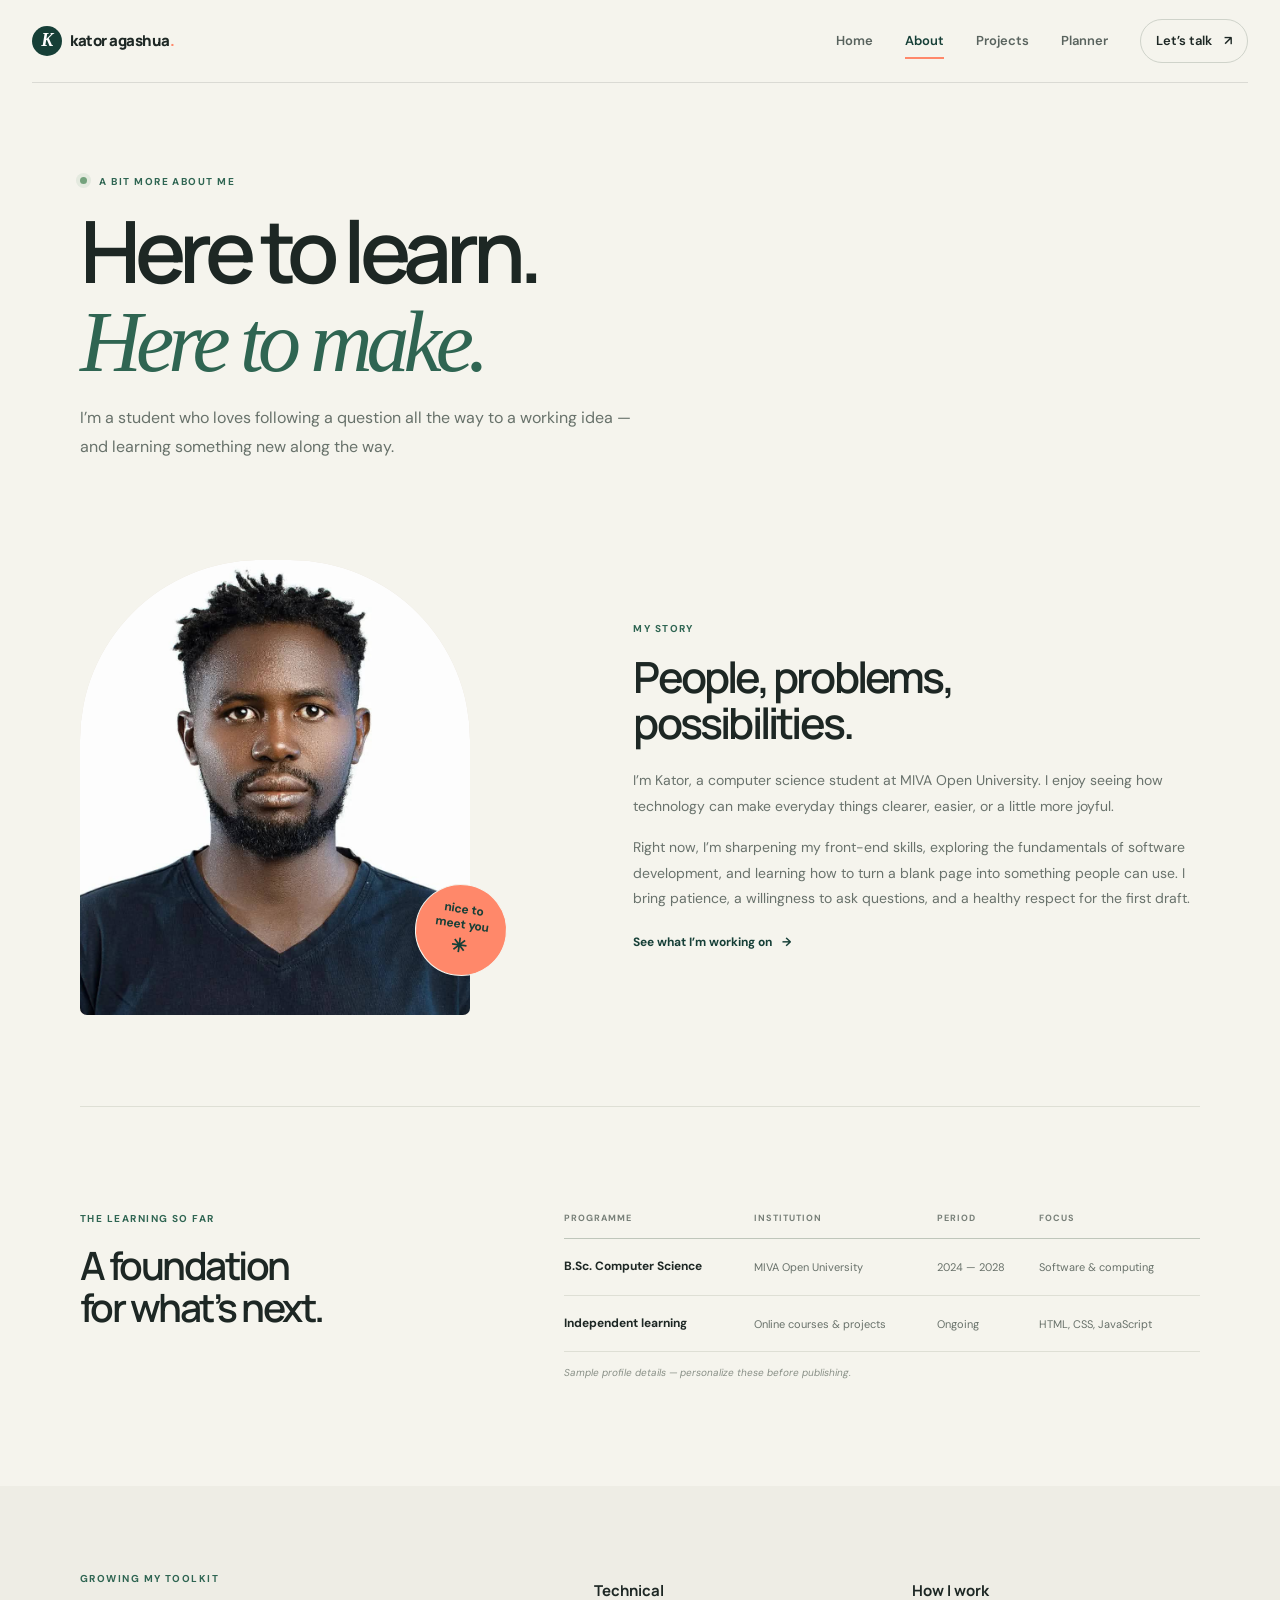
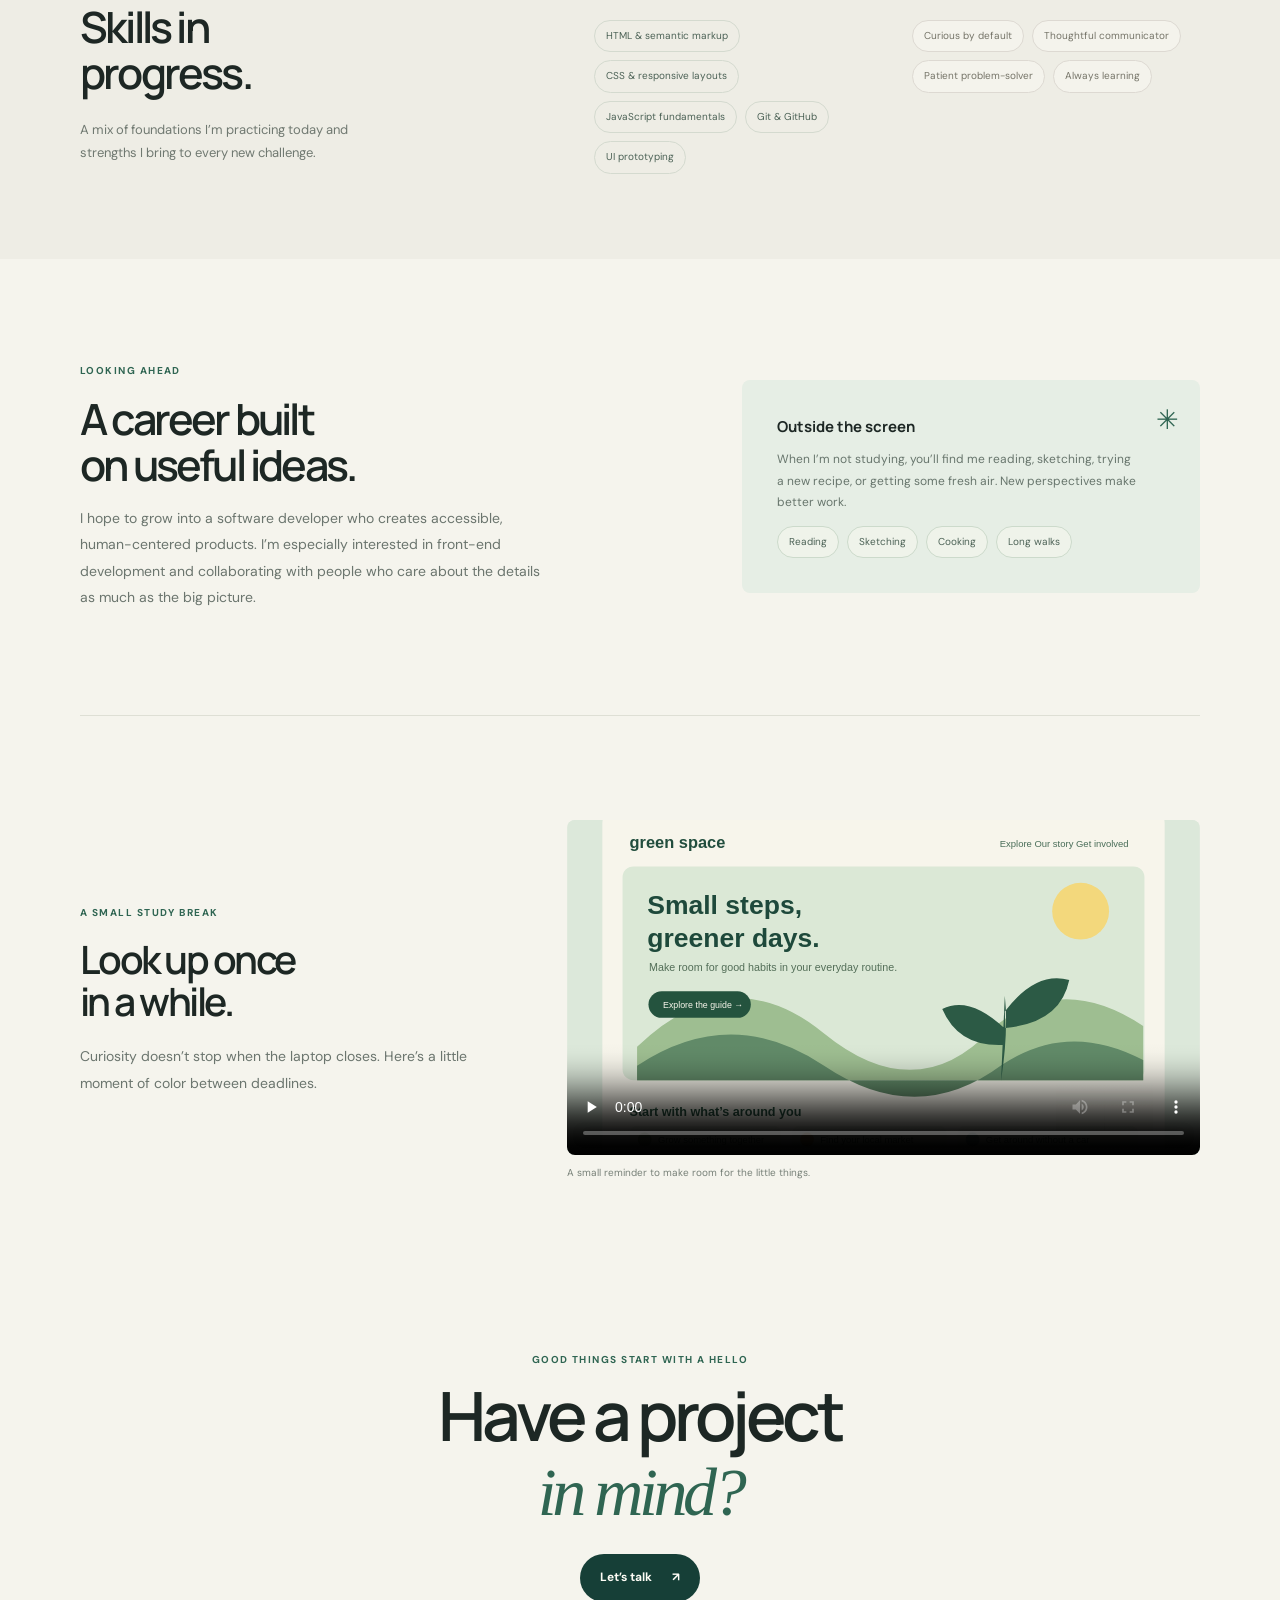
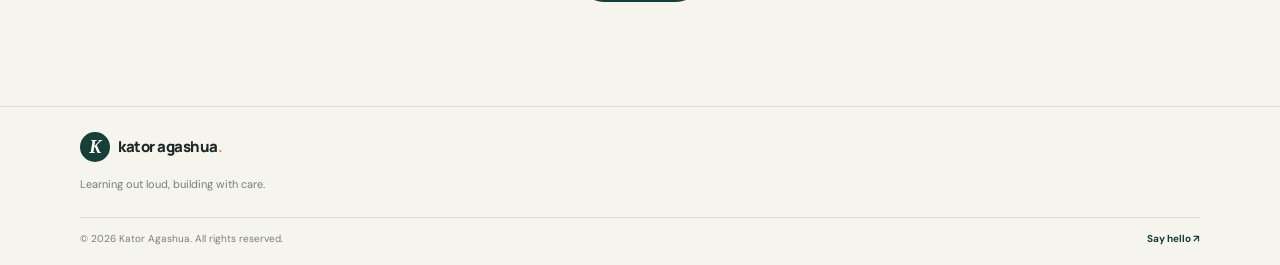
==== commit d29d7c6e: "Student-portfolio: Changed student image in about page" ====
--- a/about.html
+++ b/about.html
@@ -15,7 +15,7 @@
     <main id="main" class="page-main">
       <section class="page-hero section-wrap"><p class="eyebrow"><span class="status-dot"></span> A bit more about me</p><h1>Here to learn.<br><span class="highlight">Here to make.</span></h1><p class="page-intro">I’m a student who loves following a question all the way to a working idea — and learning something new along the way.</p></section>
       <section class="about-story section-wrap">
-        <div class="about-photo-wrap"><img class="about-photo" src="https://images.unsplash.com/photo-1534528741775-53994a69daeb?auto=format&amp;fit=crop&amp;w=820&amp;q=85" data-fallback="assets/student-portrait.svg" alt="Kator smiling outdoors" loading="lazy"><span class="photo-stamp">nice to<br>meet you <b>✳</b></span></div>
+        <div class="about-photo-wrap"><img class="about-photo" src="./assets/kator.jpeg" data-fallback="assets/student-portrait.svg" alt="Kator smiling outdoors" loading="lazy"><span class="photo-stamp">nice to<br>meet you <b>✳</b></span></div>
         <div class="about-copy"><p class="eyebrow">My story</p><h2>People, problems,<br>possibilities.</h2><p>I’m Kator, a computer science student at MIVA Open University. I enjoy seeing how technology can make everyday things clearer, easier, or a little more joyful.</p><p>Right now, I’m sharpening my front-end skills, exploring the fundamentals of software development, and learning how to turn a blank page into something people can use. I bring patience, a willingness to ask questions, and a healthy respect for the first draft.</p><a class="text-link" href="projects.html">See what I’m working on <span aria-hidden="true">→</span></a></div>
       </section>
       <section class="education-section section-wrap section-space">
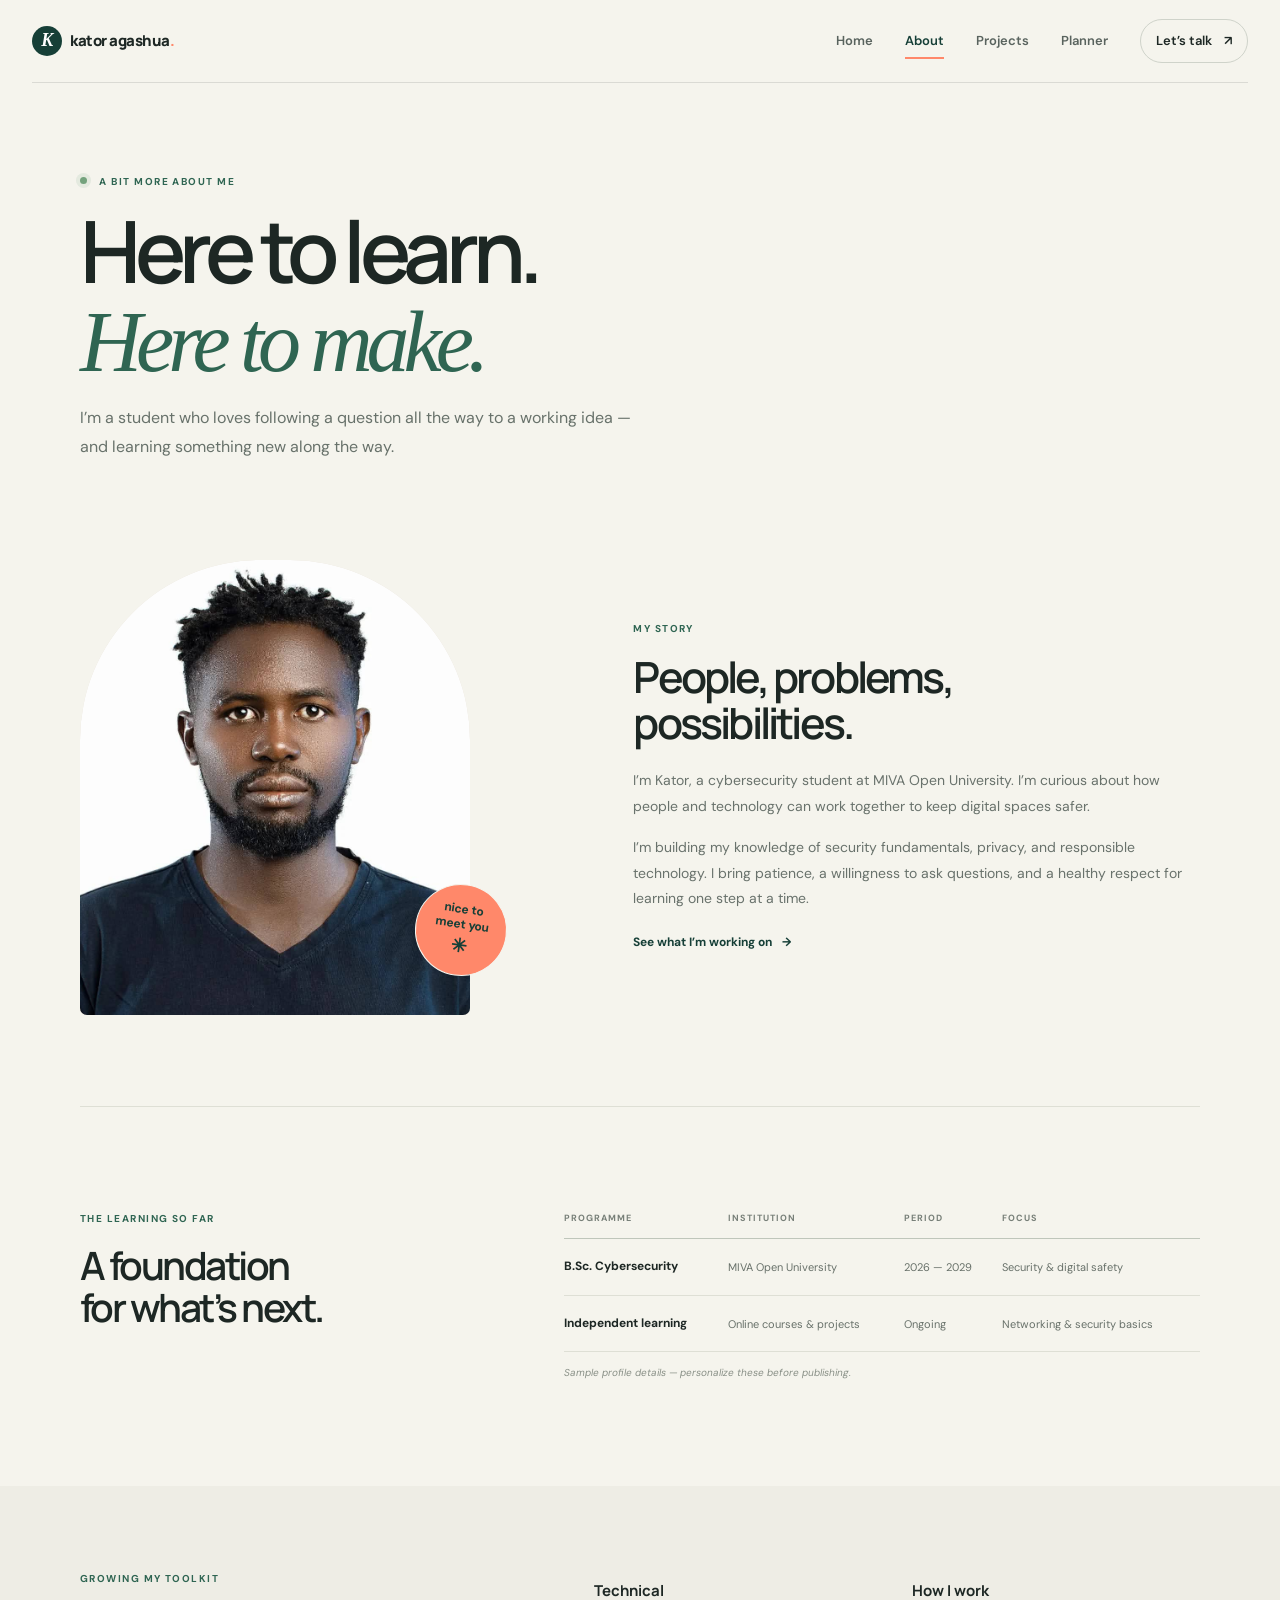
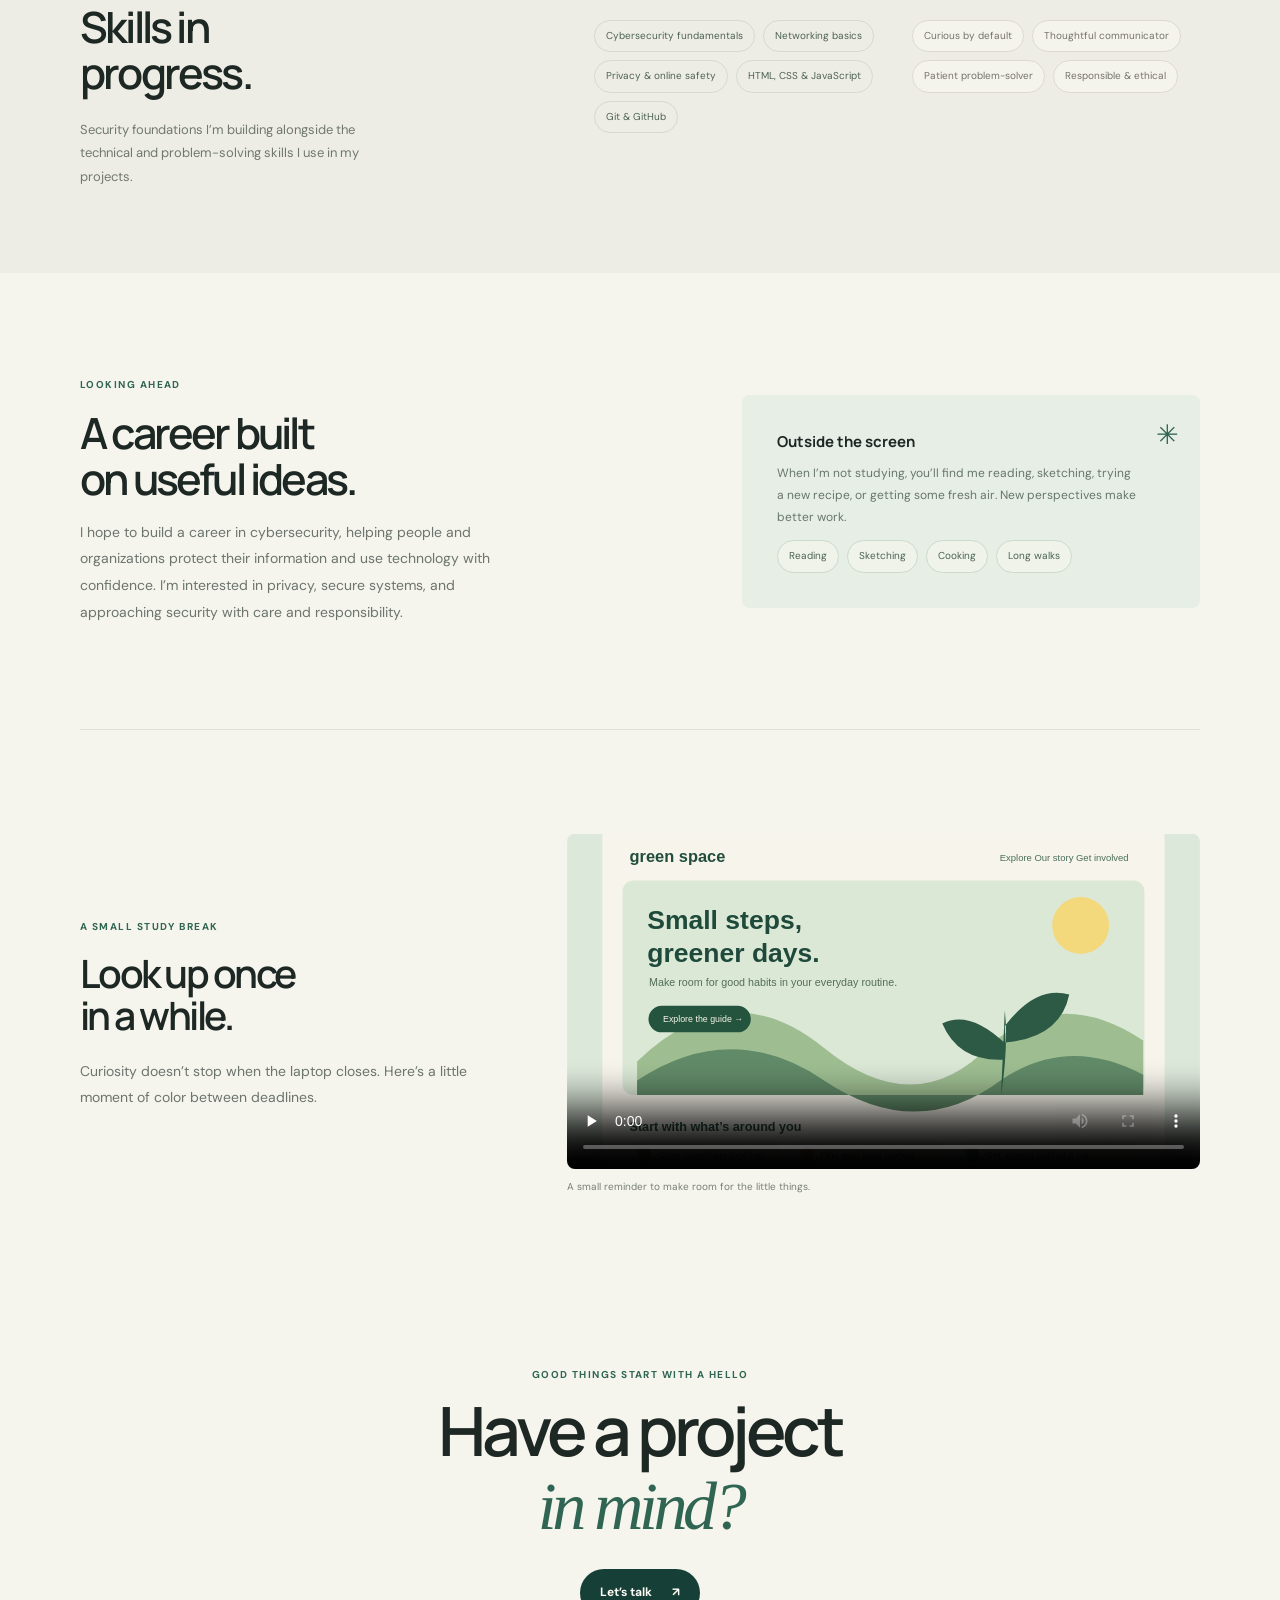
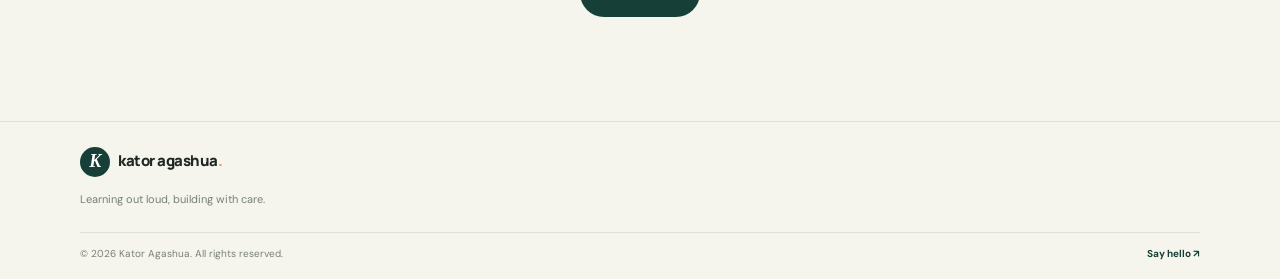
==== commit 7c53b805: "Student-portfolio: Changed student major across the website and changed expected graduation date in " ====
--- a/about.html
+++ b/about.html
@@ -3,7 +3,7 @@
   <head>
     <meta charset="utf-8">
     <meta name="viewport" content="width=device-width, initial-scale=1">
-    <meta name="description" content="Get to know Kator Agashua: a computer science student, curious maker, and aspiring software developer.">
+    <meta name="description" content="Get to know Kator Agashua: a cybersecurity student learning about privacy, online safety, and secure digital systems.">
     <meta name="theme-color" content="#f5f4ed">
     <title>About — Kator Agashua</title>
     <link rel="preconnect" href="https://fonts.googleapis.com"><link rel="preconnect" href="https://fonts.gstatic.com" crossorigin>
@@ -16,14 +16,14 @@
       <section class="page-hero section-wrap"><p class="eyebrow"><span class="status-dot"></span> A bit more about me</p><h1>Here to learn.<br><span class="highlight">Here to make.</span></h1><p class="page-intro">I’m a student who loves following a question all the way to a working idea — and learning something new along the way.</p></section>
       <section class="about-story section-wrap">
         <div class="about-photo-wrap"><img class="about-photo" src="./assets/kator.jpeg" data-fallback="assets/student-portrait.svg" alt="Kator smiling outdoors" loading="lazy"><span class="photo-stamp">nice to<br>meet you <b>✳</b></span></div>
-        <div class="about-copy"><p class="eyebrow">My story</p><h2>People, problems,<br>possibilities.</h2><p>I’m Kator, a computer science student at MIVA Open University. I enjoy seeing how technology can make everyday things clearer, easier, or a little more joyful.</p><p>Right now, I’m sharpening my front-end skills, exploring the fundamentals of software development, and learning how to turn a blank page into something people can use. I bring patience, a willingness to ask questions, and a healthy respect for the first draft.</p><a class="text-link" href="projects.html">See what I’m working on <span aria-hidden="true">→</span></a></div>
+        <div class="about-copy"><p class="eyebrow">My story</p><h2>People, problems,<br>possibilities.</h2><p>I’m Kator, a cybersecurity student at MIVA Open University. I’m curious about how people and technology can work together to keep digital spaces safer.</p><p>I’m building my knowledge of security fundamentals, privacy, and responsible technology. I bring patience, a willingness to ask questions, and a healthy respect for learning one step at a time.</p><a class="text-link" href="projects.html">See what I’m working on <span aria-hidden="true">→</span></a></div>
       </section>
       <section class="education-section section-wrap section-space">
         <div class="section-heading"><p class="eyebrow">The learning so far</p><h2>A foundation<br>for what’s next.</h2></div>
-        <div class="table-wrap"><table class="data-table"><caption>Education and learning milestones</caption><thead><tr><th scope="col">Programme</th><th scope="col">Institution</th><th scope="col">Period</th><th scope="col">Focus</th></tr></thead><tbody><tr><td><strong>B.Sc. Computer Science</strong></td><td>MIVA Open University</td><td>2024 — 2028</td><td>Software &amp; computing</td></tr><tr><td><strong>Independent learning</strong></td><td>Online courses &amp; projects</td><td>Ongoing</td><td>HTML, CSS, JavaScript</td></tr></tbody></table><p class="sample-note">Sample profile details — personalize these before publishing.</p></div>
+        <div class="table-wrap"><table class="data-table"><caption>Education and learning milestones</caption><thead><tr><th scope="col">Programme</th><th scope="col">Institution</th><th scope="col">Period</th><th scope="col">Focus</th></tr></thead><tbody><tr><td><strong>B.Sc. Cybersecurity</strong></td><td>MIVA Open University</td><td>2026 — 2029</td><td>Security &amp; digital safety</td></tr><tr><td><strong>Independent learning</strong></td><td>Online courses &amp; projects</td><td>Ongoing</td><td>Networking &amp; security basics</td></tr></tbody></table><p class="sample-note">Sample profile details — personalize these before publishing.</p></div>
       </section>
-      <section class="skills-section"><div class="section-wrap skills-layout"><div><p class="eyebrow">Growing my toolkit</p><h2>Skills in<br>progress.</h2><p class="skills-intro">A mix of foundations I’m practicing today and strengths I bring to every new challenge.</p></div><div class="skills-lists"><div class="skill-group"><h3>Technical</h3><ul class="pill-list"><li>HTML &amp; semantic markup</li><li>CSS &amp; responsive layouts</li><li>JavaScript fundamentals</li><li>Git &amp; GitHub</li><li>UI prototyping</li></ul></div><div class="skill-group"><h3>How I work</h3><ul class="pill-list pill-list-soft"><li>Curious by default</li><li>Thoughtful communicator</li><li>Patient problem-solver</li><li>Always learning</li></ul></div></div></div></section>
-      <section class="aspirations section-wrap section-space"><div class="aspirations-copy"><p class="eyebrow">Looking ahead</p><h2>A career built<br>on useful ideas.</h2><p>I hope to grow into a software developer who creates accessible, human-centered products. I’m especially interested in front-end development and collaborating with people who care about the details as much as the big picture.</p></div><div class="interests-card"><span class="interests-star" aria-hidden="true">✳</span><h3>Outside the screen</h3><p>When I’m not studying, you’ll find me reading, sketching, trying a new recipe, or getting some fresh air. New perspectives make better work.</p><ul class="interest-tags"><li>Reading</li><li>Sketching</li><li>Cooking</li><li>Long walks</li></ul></div></section>
+      <section class="skills-section"><div class="section-wrap skills-layout"><div><p class="eyebrow">Growing my toolkit</p><h2>Skills in<br>progress.</h2><p class="skills-intro">Security foundations I’m building alongside the technical and problem-solving skills I use in my projects.</p></div><div class="skills-lists"><div class="skill-group"><h3>Technical</h3><ul class="pill-list"><li>Cybersecurity fundamentals</li><li>Networking basics</li><li>Privacy &amp; online safety</li><li>HTML, CSS &amp; JavaScript</li><li>Git &amp; GitHub</li></ul></div><div class="skill-group"><h3>How I work</h3><ul class="pill-list pill-list-soft"><li>Curious by default</li><li>Thoughtful communicator</li><li>Patient problem-solver</li><li>Responsible &amp; ethical</li></ul></div></div></div></section>
+      <section class="aspirations section-wrap section-space"><div class="aspirations-copy"><p class="eyebrow">Looking ahead</p><h2>A career built<br>on useful ideas.</h2><p>I hope to build a career in cybersecurity, helping people and organizations protect their information and use technology with confidence. I’m interested in privacy, secure systems, and approaching security with care and responsibility.</p></div><div class="interests-card"><span class="interests-star" aria-hidden="true">✳</span><h3>Outside the screen</h3><p>When I’m not studying, you’ll find me reading, sketching, trying a new recipe, or getting some fresh air. New perspectives make better work.</p><ul class="interest-tags"><li>Reading</li><li>Sketching</li><li>Cooking</li><li>Long walks</li></ul></div></section>
       <section class="media-section section-wrap section-space"><div class="media-copy"><p class="eyebrow">A small study break</p><h2>Look up once<br>in a while.</h2><p>Curiosity doesn’t stop when the laptop closes. Here’s a little moment of color between deadlines.</p></div><figure class="video-card"><video controls preload="none" poster="assets/green-space.svg" aria-label="Short video of a flower opening"><source src="https://interactive-examples.mdn.mozilla.net/media/cc0-videos/flower.mp4" type="video/mp4">Your browser does not support embedded video.</video><figcaption>A small reminder to make room for the little things.</figcaption></figure></section>
       <section class="closing-cta section-wrap"><p class="eyebrow">Good things start with a hello</p><h2>Have a project<br><span class="highlight">in mind?</span></h2><a class="button button-dark" href="contact.html">Let’s talk <span aria-hidden="true">↗</span></a></section>
     </main>
